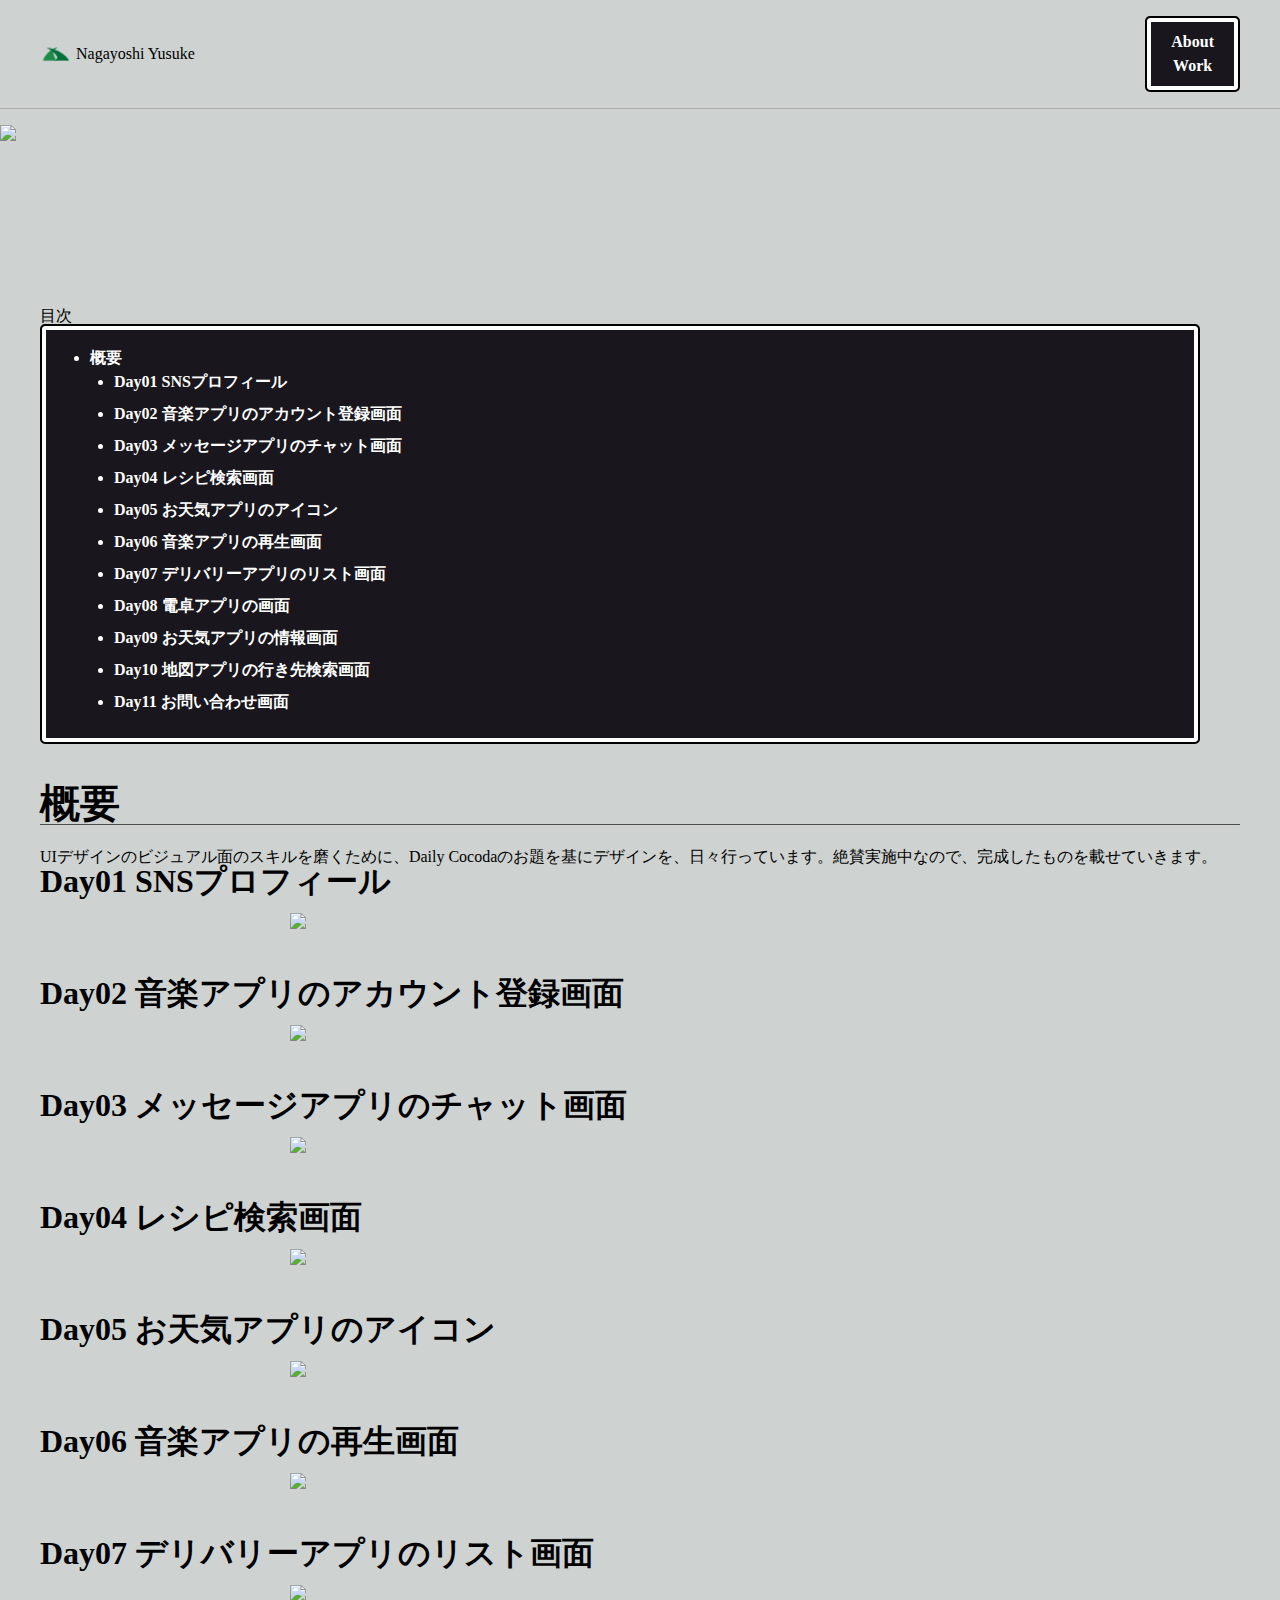
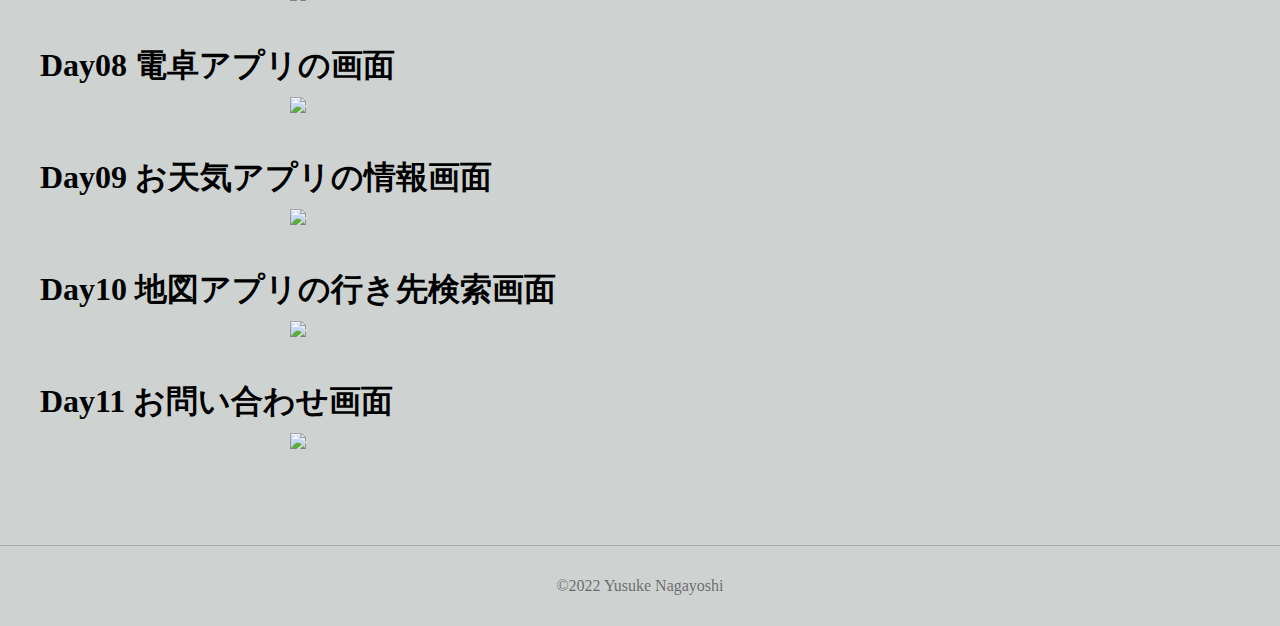
==== dailyui.html @ 149d10bf "Add files via upload" ====
<!DOCTYPE html>
<html lang="ja">
<head>
    <meta charset="UTF-8">
    <meta http-equiv="X-UA-Compatible" content="IE=edge">
    <meta name="viewport" content="width=device-width, initial-scale=1.0">
    <title>Nagayoshi Designer</title>
    <link rel="stylesheet" href="css/reset.css">
    <link rel="stylesheet" href="css/styles_subscrify.css">

</head>


<body>
    <header>

        <div class="logo">
            <img src="img/logo.svg" width="32" height="32" >
            <p class="logo-pc">Nagayoshi Yusuke</p>
            <div class="nav-container-sp">
                <p class="logo-sp">Nagayoshi Yusuke</p>
                <div class="nav-button">
                    <p class="nav-slash-sp">/</p>
                    <a href="#" class="nav-about-sp" id="open">About</a>
                </div>
                <div id="mask" class="hidden"></div>
            </div>
        </div>

        <nav id="textboard-sp" class="hidden">
            <a href="index.html" class="nav-about">About</a>
            <a href="work.html" class="nav-work">Work</a>
        </nav>

        <nav class="textboard">
            <a href="index.html" class="nav-about">About</a>
            <a href="work.html" class="nav-work">Work</a>
        </nav>
    
    </header>

    <main>
        <div class="Thumbnail">
            <img src="img/dailyui/dailyui_Thumbnail.svg"  class="ThumbnailImg">
        </div>
        <div class="container">

            <div class="mokuji">目次</div>
            <div id="toc"　class="mokuji"></div>

            <div class="Discription">
                <h1 class="SectionTitle">概要</h1>
                <p class="OverviewDiscription">UIデザインのビジュアル面のスキルを磨くために、Daily Cocodaのお題を基にデザインを、日々行っています。絶賛実施中なので、完成したものを載せていきます。</p>
                <div class="SubDiscription">
                    <h2 class="SubTitle">Day01 SNSプロフィール</h2>
                    <img src="img/dailyui/dailyUI01.png"  class="ContentsImg">

                    <h2 class="SubTitle">Day02 音楽アプリのアカウント登録画面</h2>
                    <img src="img/dailyui/DailyUI02.png"  class="ContentsImg">

                    <h2 class="SubTitle">Day03 メッセージアプリのチャット画面</h2>
                    <img src="img/dailyui/DailyUI03.png"  class="ContentsImg">

                    <h2 class="SubTitle">Day04 レシピ検索画面</h2>
                    <img src="img/dailyui/DailyUI04.png"  class="ContentsImg">

                    <h2 class="SubTitle">Day05 お天気アプリのアイコン</h2>
                    <img src="img/dailyui/DailyUI05.png"  class="ContentsImg">

                    <h2 class="SubTitle">Day06 音楽アプリの再生画面</h2>
                    <img src="img/dailyui/DailyUI06.png"  class="ContentsImg">

                    <h2 class="SubTitle">Day07 デリバリーアプリのリスト画面</h2>
                    <img src="img/dailyui/DailyUI07.png"  class="ContentsImg">

                    <h2 class="SubTitle">Day08 電卓アプリの画面</h2>
                    <img src="img/dailyui/DailyUI08.png"  class="ContentsImg">

                    <h2 class="SubTitle">Day09 お天気アプリの情報画面</h2>
                    <img src="img/dailyui/DailyUI09.png"  class="ContentsImg">

                    <h2 class="SubTitle">Day10 地図アプリの行き先検索画面</h2>
                    <img src="img/dailyui/DailyUI10.png"  class="ContentsImg">

                    <h2 class="SubTitle">Day11 お問い合わせ画面</h2>
                    <img src="img/dailyui/DailyUI11.png"  class="ContentsImg">
                    
                </div>
            </div>
        </div>
    </main>

    <footer>
        <div class="footer-container">
            <p class="footer-text">©︎2022 Yusuke Nagayoshi</p>
        </div>
    </footer>




    <script src="js/main.js"></script>
    <script src="js/toc.js"></script>
    

</body>
</html>
---- css/styles_subscrify.css ----
body{
    background-color: rgb(206, 210, 209);
    list-style-type: none;

}

li{
    list-style-type: none;

}

p{
    font-family: Futura LT Pro;
    /* font-weight: bold; */

}

a{
    font-family: Futura LT Pro;
    font-weight: bold; 
    text-decoration: none;
    color: rgb(255, 255, 255);
    display: block;
}

iframe{
    width: 100%;
    height: 600px;
    margin-bottom: 80px;
}

.mokuji{
    color: #000;
}

.koumoku{
    color: #000;
}

#toc div{
    color: #FFF;
    border: 2px solid #000;
    border-radius: 5px;
    box-shadow: 0 0 0 4px #FFF inset;
    background-color: #19171D;
    margin-right: 40px;
    display: flex;
    flex-flow: column;
    justify-content: center;
    padding: 16px 24px ;
    font-family: Futura LT Pro;
    font-weight: bold;
    margin-bottom: 40px;
}

#toc ul{
    /* color: #FFF; */
    /* border: 2px solid #000; */
    /* border-radius: 5px; */
    /* box-shadow: 0 0 0 4px #FFF inset; */
    /* background-color: #19171D; */
    /* margin-right: 40px;
    display: flex;
    flex-flow: column; */
    /* justify-content: center; */
    padding: 8px 24px ;
    /* font-family: Futura LT Pro; */
    /* font-weight: bold; */
}


#toc li{
    list-style: disc;
    /* color: #FFF; */
    /* border: 2px solid #000; */
    /* border-radius: 5px; */
    /* box-shadow: 0 0 0 4px #FFF inset; */
    /* background-color: #19171D; */
    /* margin-right: 40px;
    display: flex;
    flex-flow: column; */
    /* justify-content: center; */
    /* padding: 8px 24px ; */
    /* font-family: Futura LT Pro; */
    /* font-weight: bold; */
}


#toc a{
    color: rgb(255, 255, 255);
}

/* .iframe-wrap {
    position: relative;
    width: 100%;
    padding-top: 56.25%;
    overflow:auto; 
    -webkit-overflow-scrolling:touch;
    border:2px solid #ccc; 
  }
  .iframe-wrap iframe {
      position:absolute;
      top:0;
      left:0;
      width:100%;
      height:100%;
      border:none;
      display:block;
      z-index: -1;
  } */



/* img{
    margin-bottom: 16px;
} */

.ContentsImg{
    display: block;
    margin-bottom: 48px;
    margin-top: 16px;
    margin-left: auto;
    margin-right: auto;
    /* background-color: brown; */
    width: 90%;
    max-width: 700px;

}

.ThumbnailImg{
    width: 100%;
    margin-top: 125px;
}

.ref{
    margin-bottom: 32px;
    text-align: center;
}

.work-content img:hover{
    opacity: 0.7;
}



header{
    /* margin-bottom: 554px; */
    display: flex;
    align-items: center;
    justify-content: space-between;
    padding-top: 16px;
    padding-bottom: 16px;
    width: 100%;
    border-bottom: 1px solid #ABABAB;
    background: #CED2D1;
    position: fixed; /* ウィンドウを基準に画面に固定 */
    top: 0; 
    left: 0; /* 左右の固定位置を左から0pxにする */

}

.logo{
    margin-left: 40px;
    display: flex;
    align-items: center;
}

.logo-img{
    margin-bottom: 0px;

}

.logo-pc{
    margin-left: 4px;

}

.logo-sp{
    text-align: center;
    color: #000;
    text-decoration: none;
    /* margin-bottom: 8px; */
    margin-left: 4px;

}


.textboard {
    color: #FFF;
    border: 2px solid #000;
    border-radius: 5px;
    box-shadow: 0 0 0 4px #FFF inset;
    background-color: #19171D;
    margin-right: 40px;
    display: flex;
    flex-flow: column;
    justify-content: center;
    padding: 16px 24px ;
    font-family: Futura LT Pro;
    font-weight: bold;
  }
.nav-about{
    text-align: center;
    color: #fff;
    text-decoration: none;
    margin-bottom: 8px;

}

.nav-work{
    text-align: center;
    color: #fff;
    text-decoration: none;

}


/* ワーク------------------------------------------------------------ */


.container {
    margin-left: 32px;
    margin-right: 32px;
    margin-bottom: 64px;
    padding-top: 32px;
    /* background-color: aqua; */

  }


  .DulationContainer{
    color: #FFF;
    border: 2px solid #000;
    border-radius: 5px;
    box-shadow: 0 0 0 4px #FFF inset;
    background-color: #19171D;
    /* margin-right: 40px; */
    justify-content: center;
    padding: 16px 24px ;
    font-family: Futura LT Pro;
    font-weight: bold;
    margin-bottom: 24px;
  }


  .dulation{
      margin-bottom: 8px;
  }

  .TabeleOfContents{
    color: #FFF;
    border: 2px solid #000;
    border-radius: 5px;
    box-shadow: 0 0 0 4px #FFF inset;
    background-color: #19171D;
    /* margin-right: 40px; */
    display: flex;
    /* justify-content: center; */
    padding: 16px 24px ;
    font-family: Futura LT Pro;
    font-weight: bold;
    margin-bottom: 24px;
  }

  .tool{
      display: flex;
      flex-direction: row;
      gap: 8px;
  }

  .Proto-button{
    color: #FFF;
    border: 2px solid #000;
    border-radius: 5px;
    box-shadow: 0 0 0 4px #FFF inset;
    background-color: #19171D;
    justify-content: center;
    text-align: center;
    margin-left: auto;
    margin-right: auto;
    padding: 24px 40px ;
    font-family: Futura LT Pro;
    font-weight: bold;
    margin-bottom: 24px;
    width: 30%;
  }

.Discription{
    margin-bottom: 96px;
    color: rgb(0, 0, 0);
}

.SectionTitle{
    font-size: 40px;
    /* margin-bottom: 32px; */
    font-family: Futura LT Pro;
    text-align: lefft;
    font-weight: bold;
    border-bottom: 1px solid rgb(75, 75, 75);
    margin-bottom: 24px;
}

.SubDiscription{
    margin-bottom: 64px;
}

h2.SubTitle{
    font-size: 32px;
    margin-bottom: 8px;
}

h3.FunctionDescription{
    font-size: 24px;
    margin-bottom: 8px;
    margin-top: 8px;
}



 
/* フッター------------------------------------------------------------ */
footer{
    text-align: center;
}


.footer-container{
    text-align: center;
    border-top: 1px solid #ABABAB;
    width: 100%;
    padding: 32px 0px;
}

.footer-text{
    color: rgba(0, 0, 0, 0.5);
}


@media (min-width: 600px) {
    /* body {
      background: skyblue;
    } */
  
    .container {
      width: calc(100% - 32px);
      margin-right: auto;
      margin-left: auto;
      max-width: 1200px;
      margin-bottom: 64px;
      padding-top: 164px;

    }

    .blog-container{
        width: calc(100% - 32px);
        margin-right: auto;
        margin-left: auto;
        max-width: 1200px;
        margin-bottom: 64px;
        /* padding-top: 164px; */
    }



    .products ul {
        margin-top: 32px;
        display: flex;
        flex-wrap: wrap;
        gap: 16px;
      }
    
    .products li {
        width: calc((100% - 16px) / 2);
    }

    
}

@media (max-width: 600px) {
    /* body{
        background-color: rgb(157, 157, 236);
    } */

    .section-title{
        font-size: 24px;
    }

    .container{
      margin-right: 16px;
      margin-left: 16px;
      margin-bottom: 64px;
      padding-top: 133px;

    }

    header nav{
        display: none;
    }
}

@media (min-width: 1000px) {
    /* body{
        background: red;
    } */
    .products li {
      width: calc((100% - 32px) / 3);
    }
  }


  /* レスポンシブ　PC------------------------------------------------------------ */
@media (min-width: 700px) {
    .body{
        background: #000;
    }

    .logo-sp{
        display: none;
    }

    #textboard-sp{
        display: none;
    }

    .nav-container-sp{
        display: none;
    }
    
  }



/* レスポンシブ　スマホ------------------------------------------------------------ */
@media screen and (min-width:100px) and (max-width:700px){
    
    header{
        display:flex;
        flex-direction: column;
        justify-content: left;
        align-items: flex-start;
        border-bottom: 1px solid #ABABAB;
    }

    .logo{
        margin-left: 16px;
        padding-top: 44px;
        font-size: 14px;
        /* margin-bottom: 8px; */
        display: flex;
        align-items: center;

    }
    #mask{
        background: rgba(255, 255, 255, 0);
        position: fixed;
        top: 0;
        bottom: 0;
        right: 0;
        left: 0;    
    }

    #mask.hidden {
        display: none;
        }

    .nav-container-sp{
        display: flex;
    }

    .nav-button{
        display: flex;
        margin-left: 4px;
    }

    .nav-about-sp{
        text-decoration: none;
        color: #000;
        margin-left: 4px;
        font-family: Futura LT Pro;
        font-weight: bold;

    }

    .logo-pc{
        display: none;
    }


    .textboard{
        display: none;
    }

    #textboard-sp{
        color: #FFF;
        border: 2px solid #000;
        border-radius: 5px;
        box-shadow: 0 0 0 4px #FFF inset;
        background-color: #19171D;
        margin-left: 16px;
        display: flex;
        flex-flow: column;
        justify-content: center;
        padding: 16px 24px ;
        font-family: Futura LT Pro;
        font-weight: bold;
        position: absolute;
        top: 100px;
        left: 124px;
        z-index: 4;

    }

    #textboard-sp.hidden{
        display: none;
    }

}
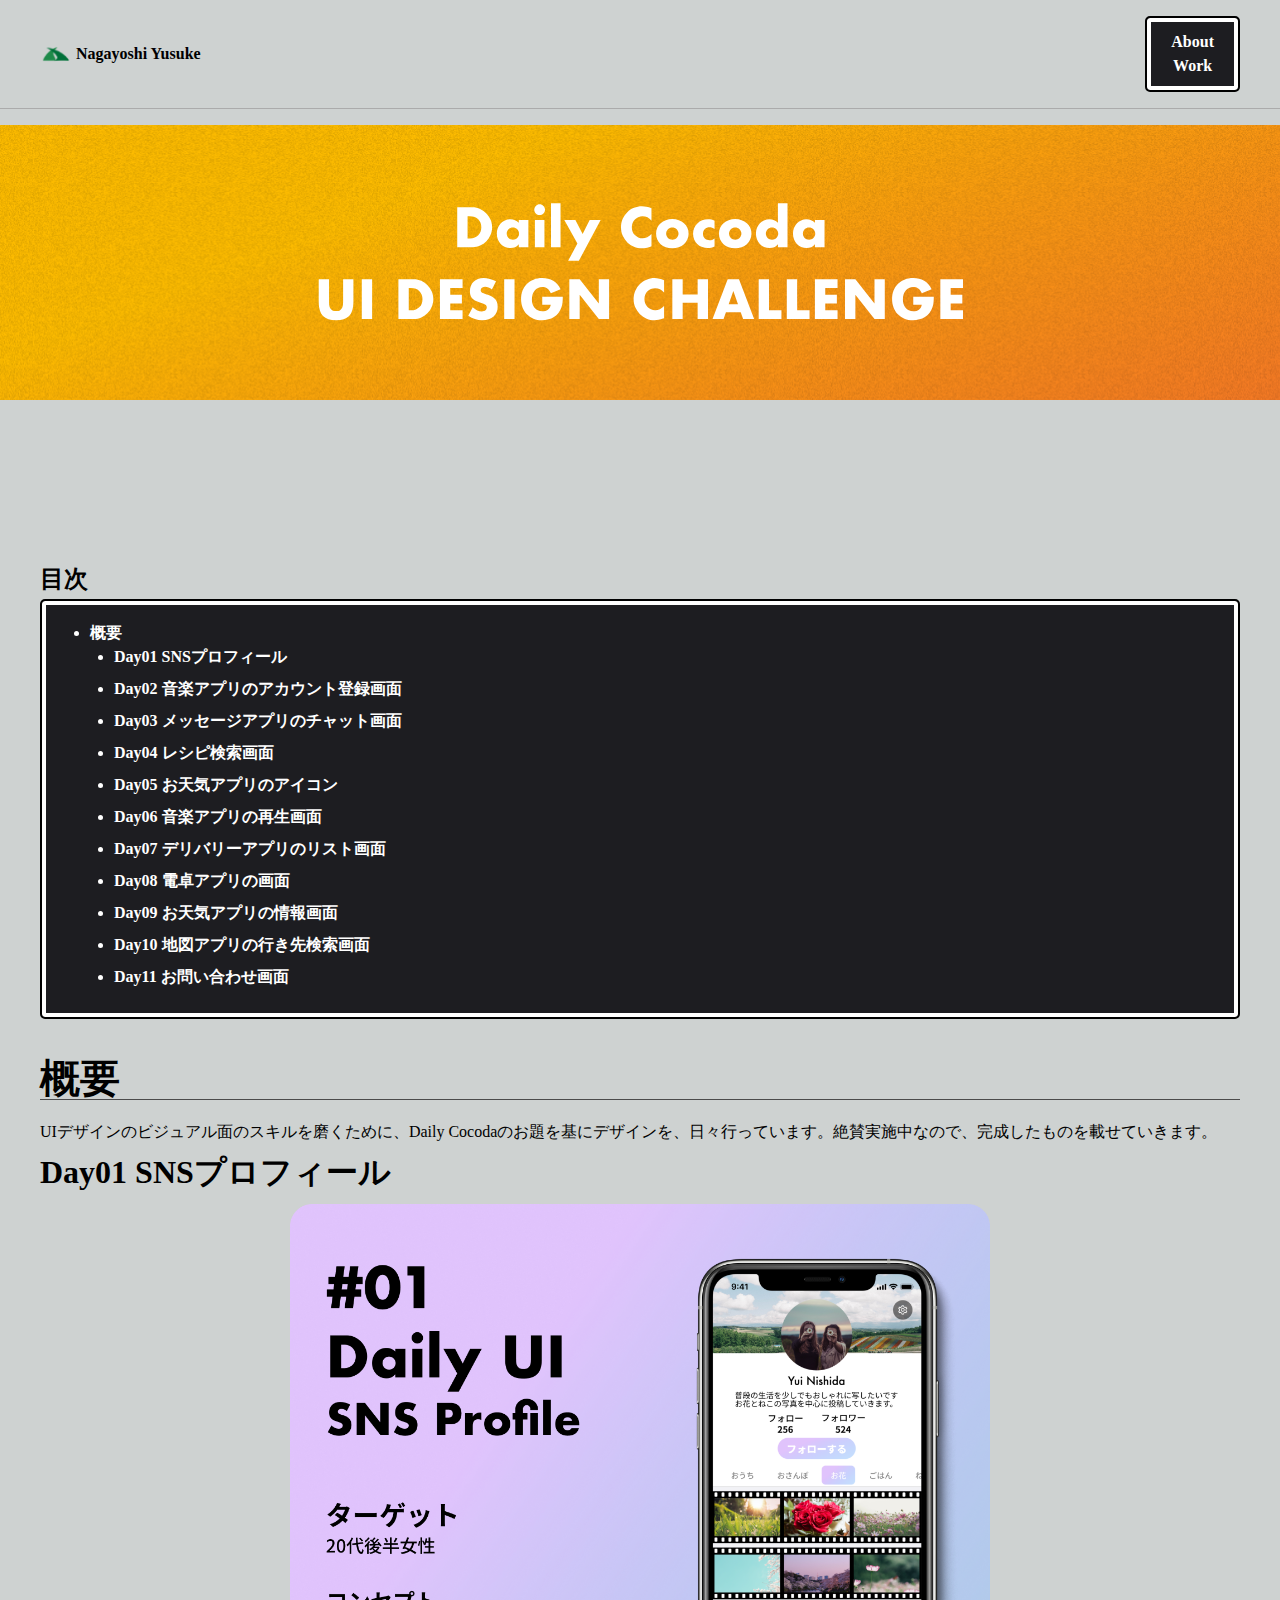
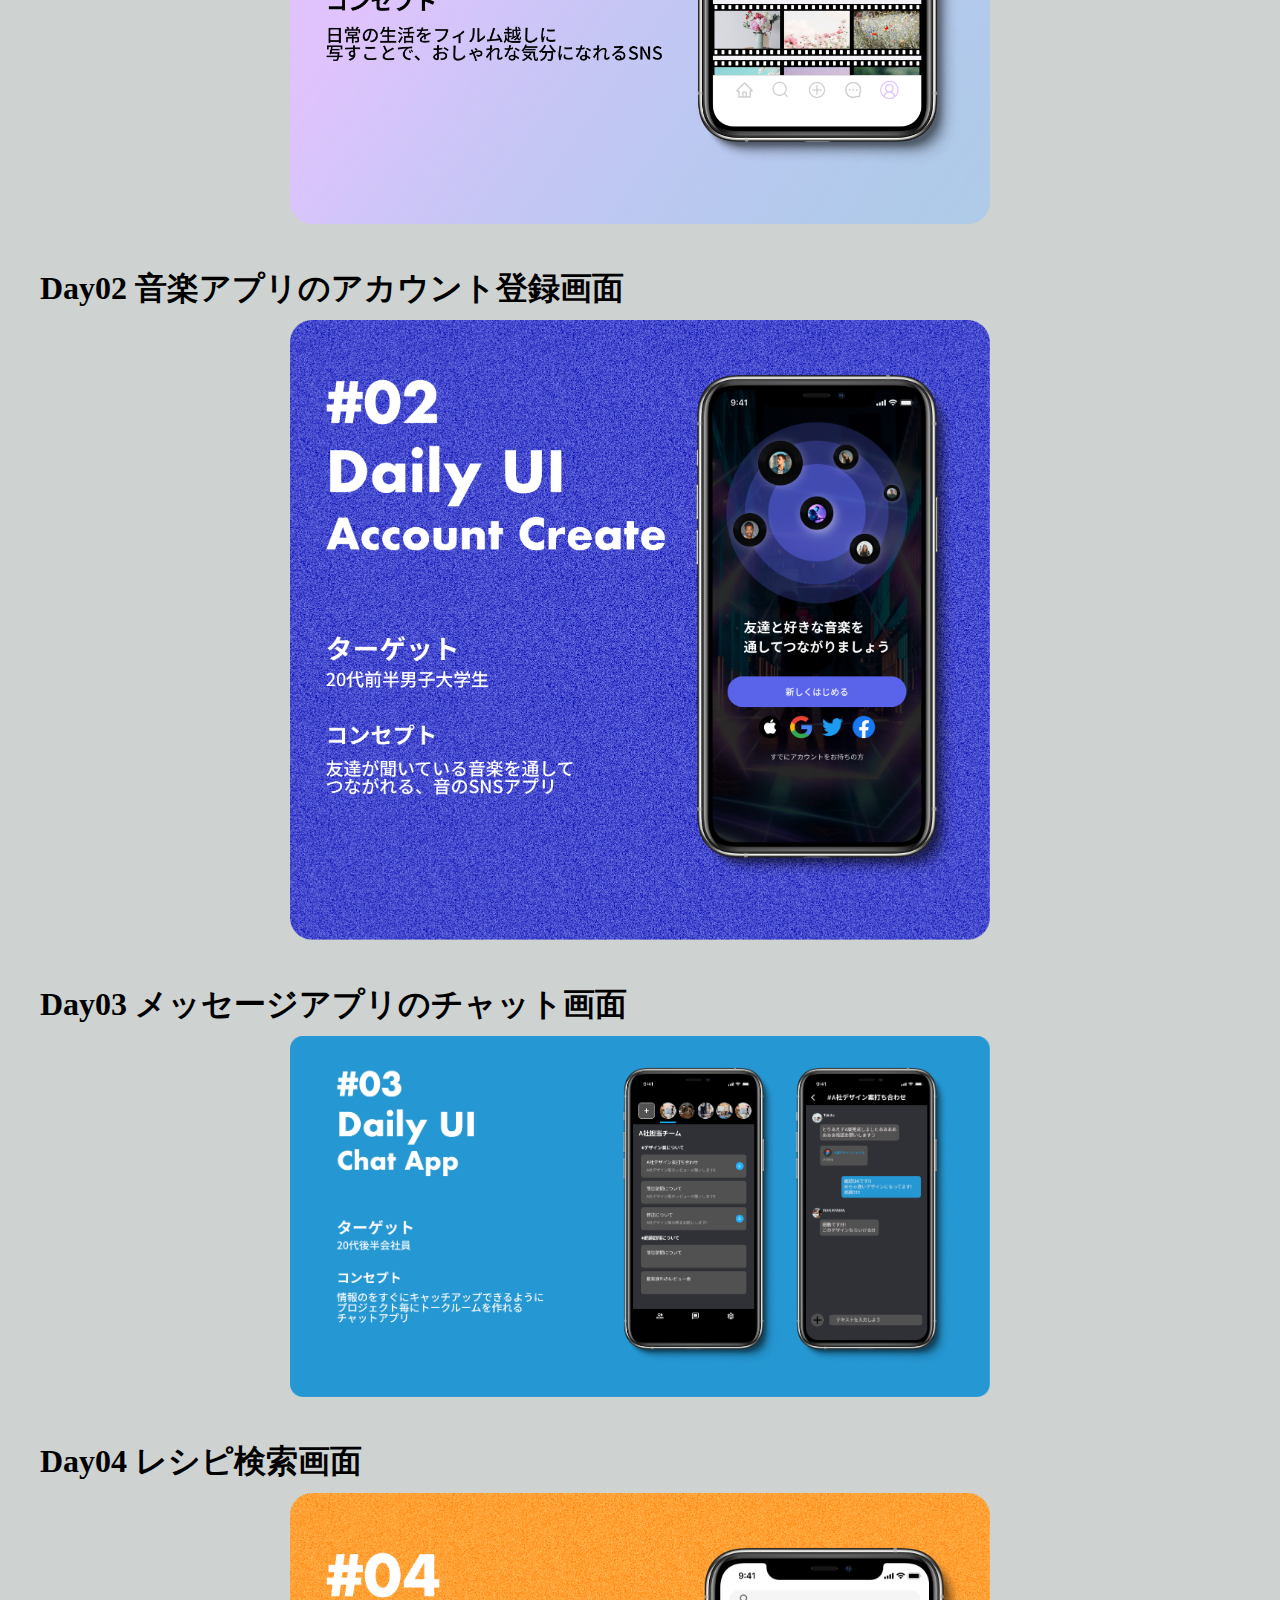
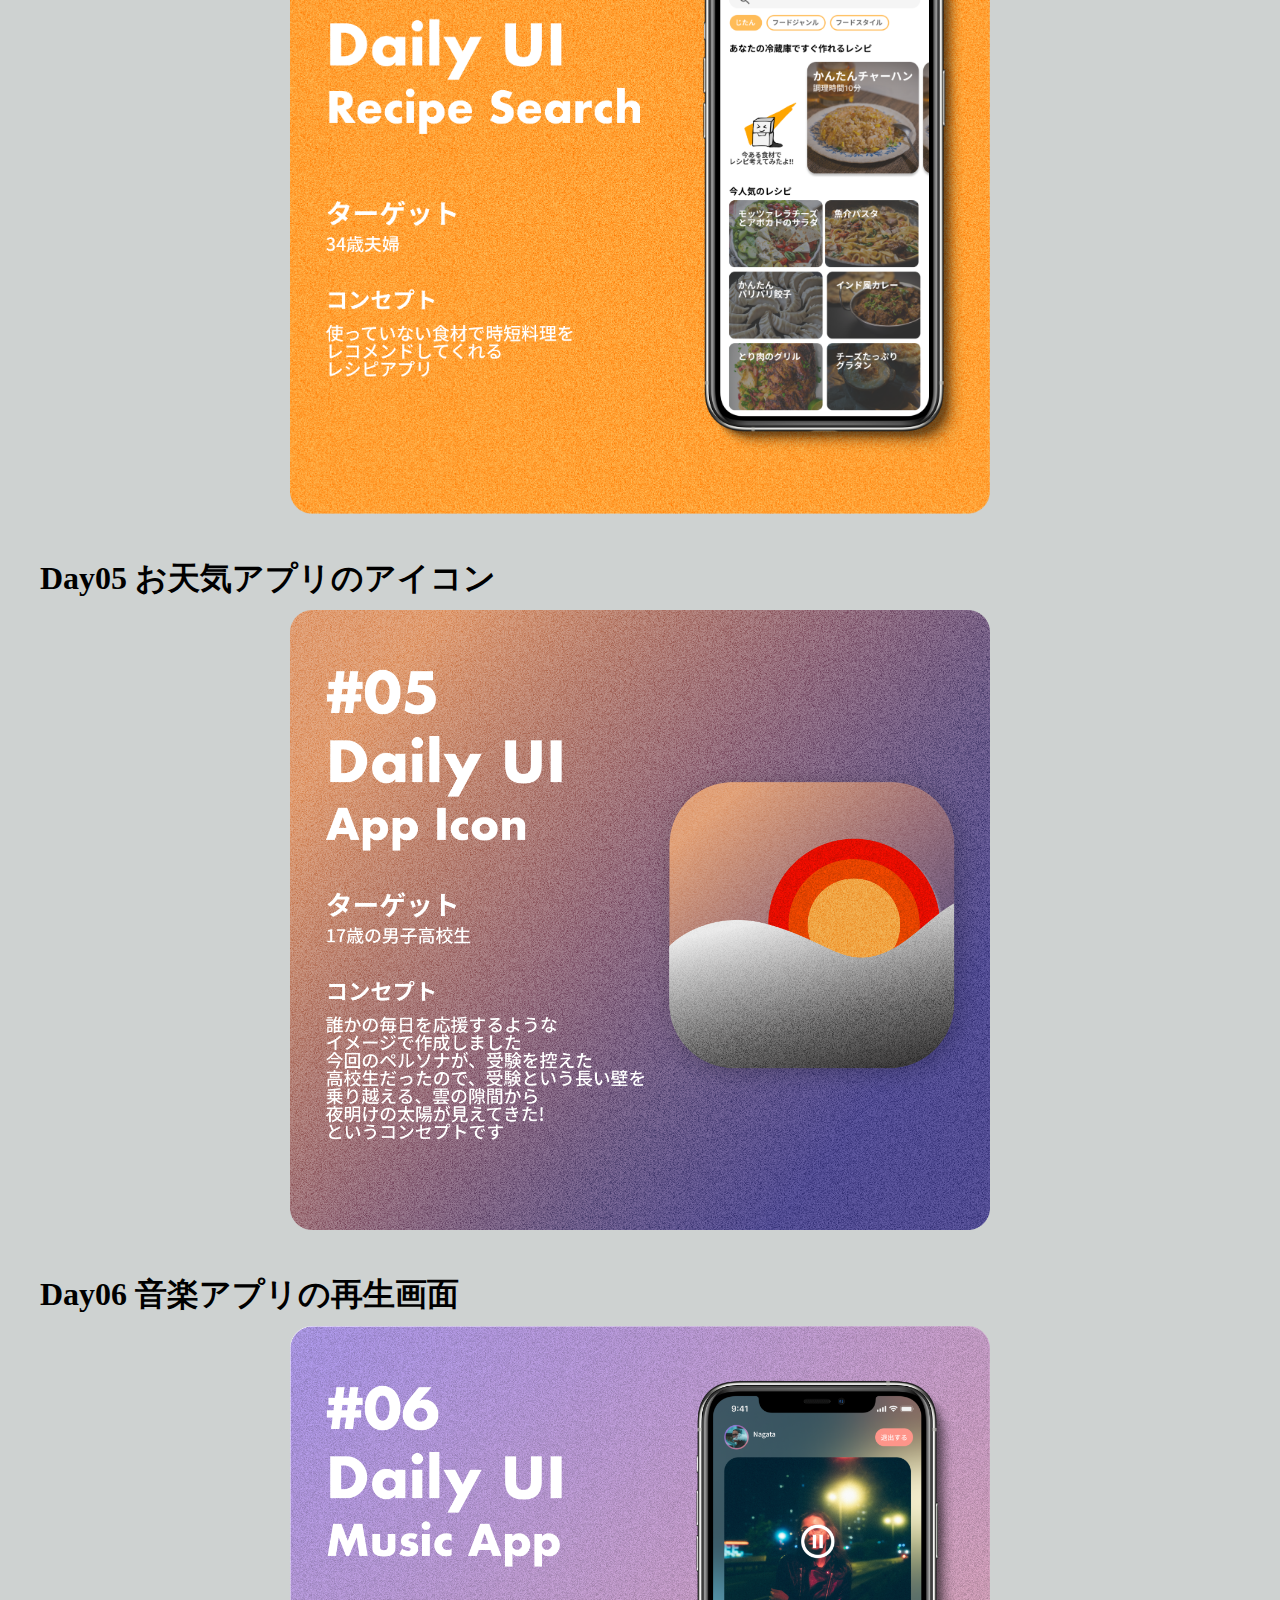
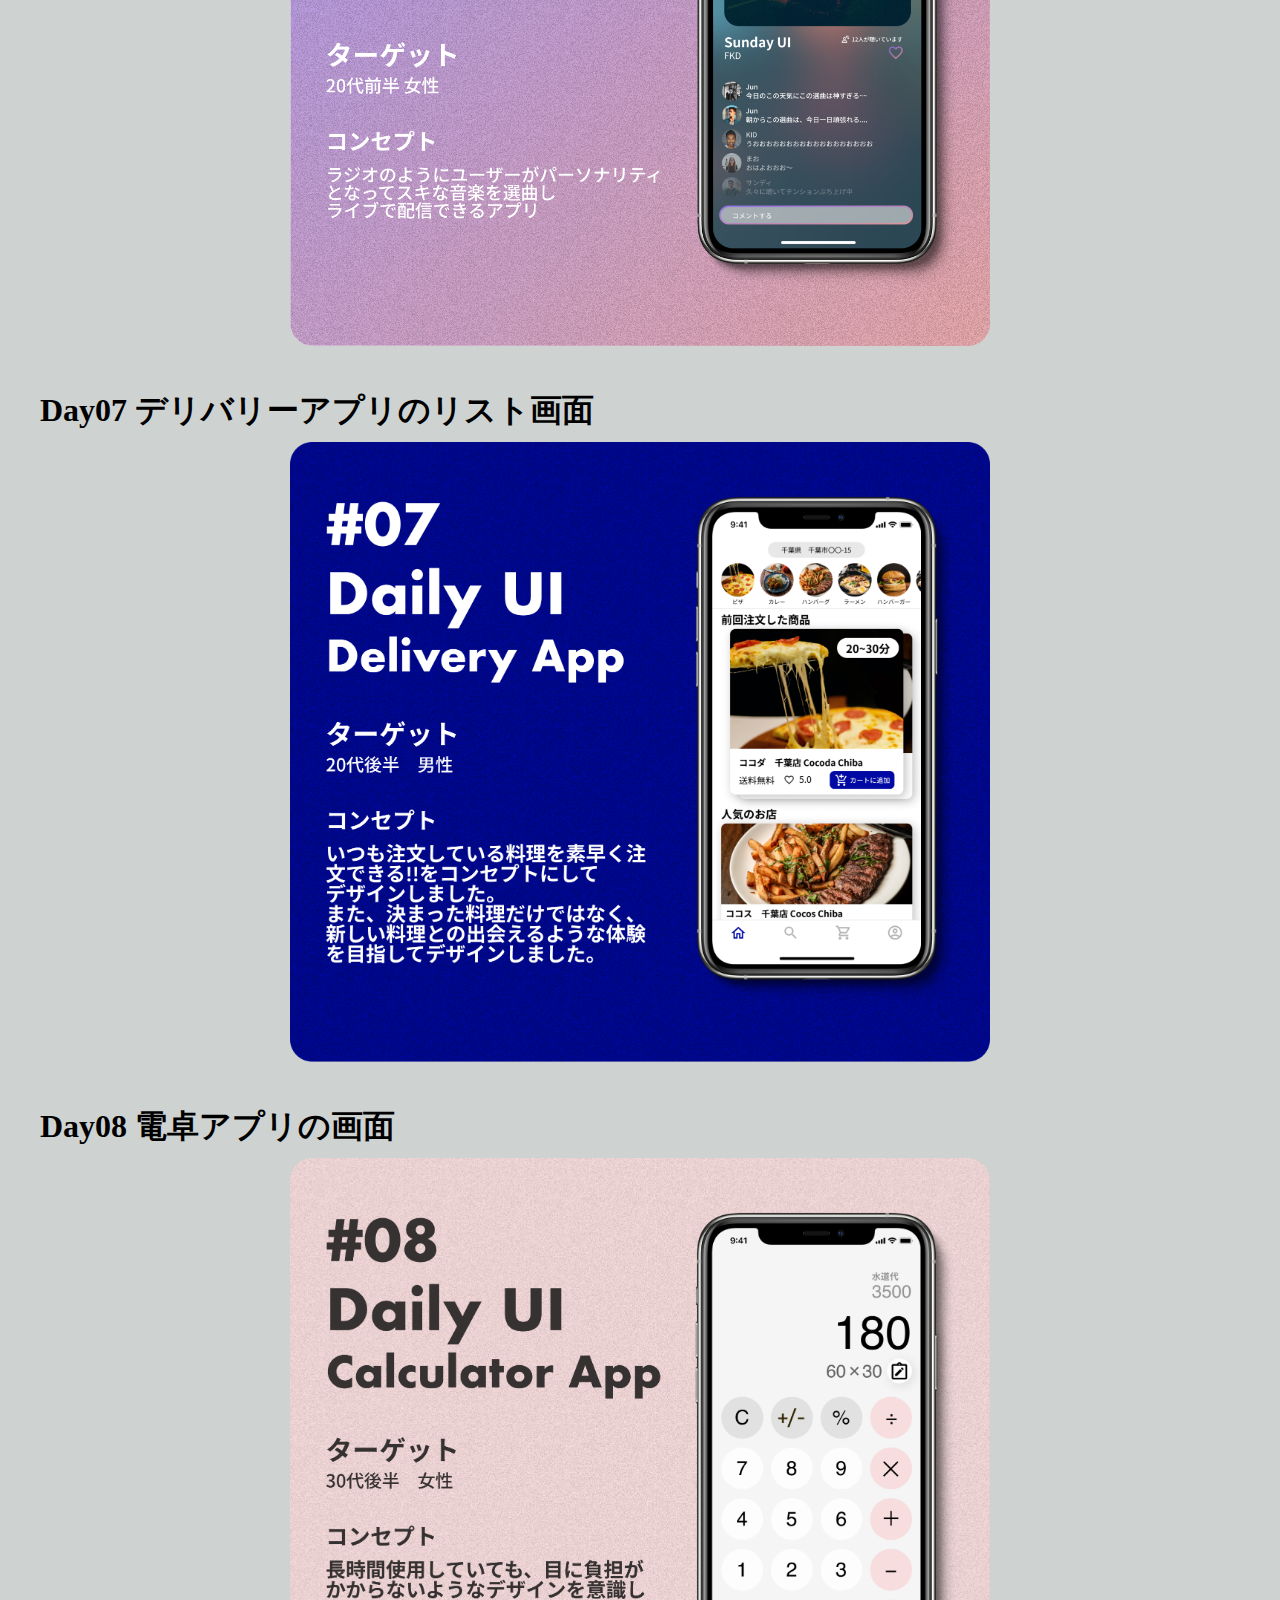
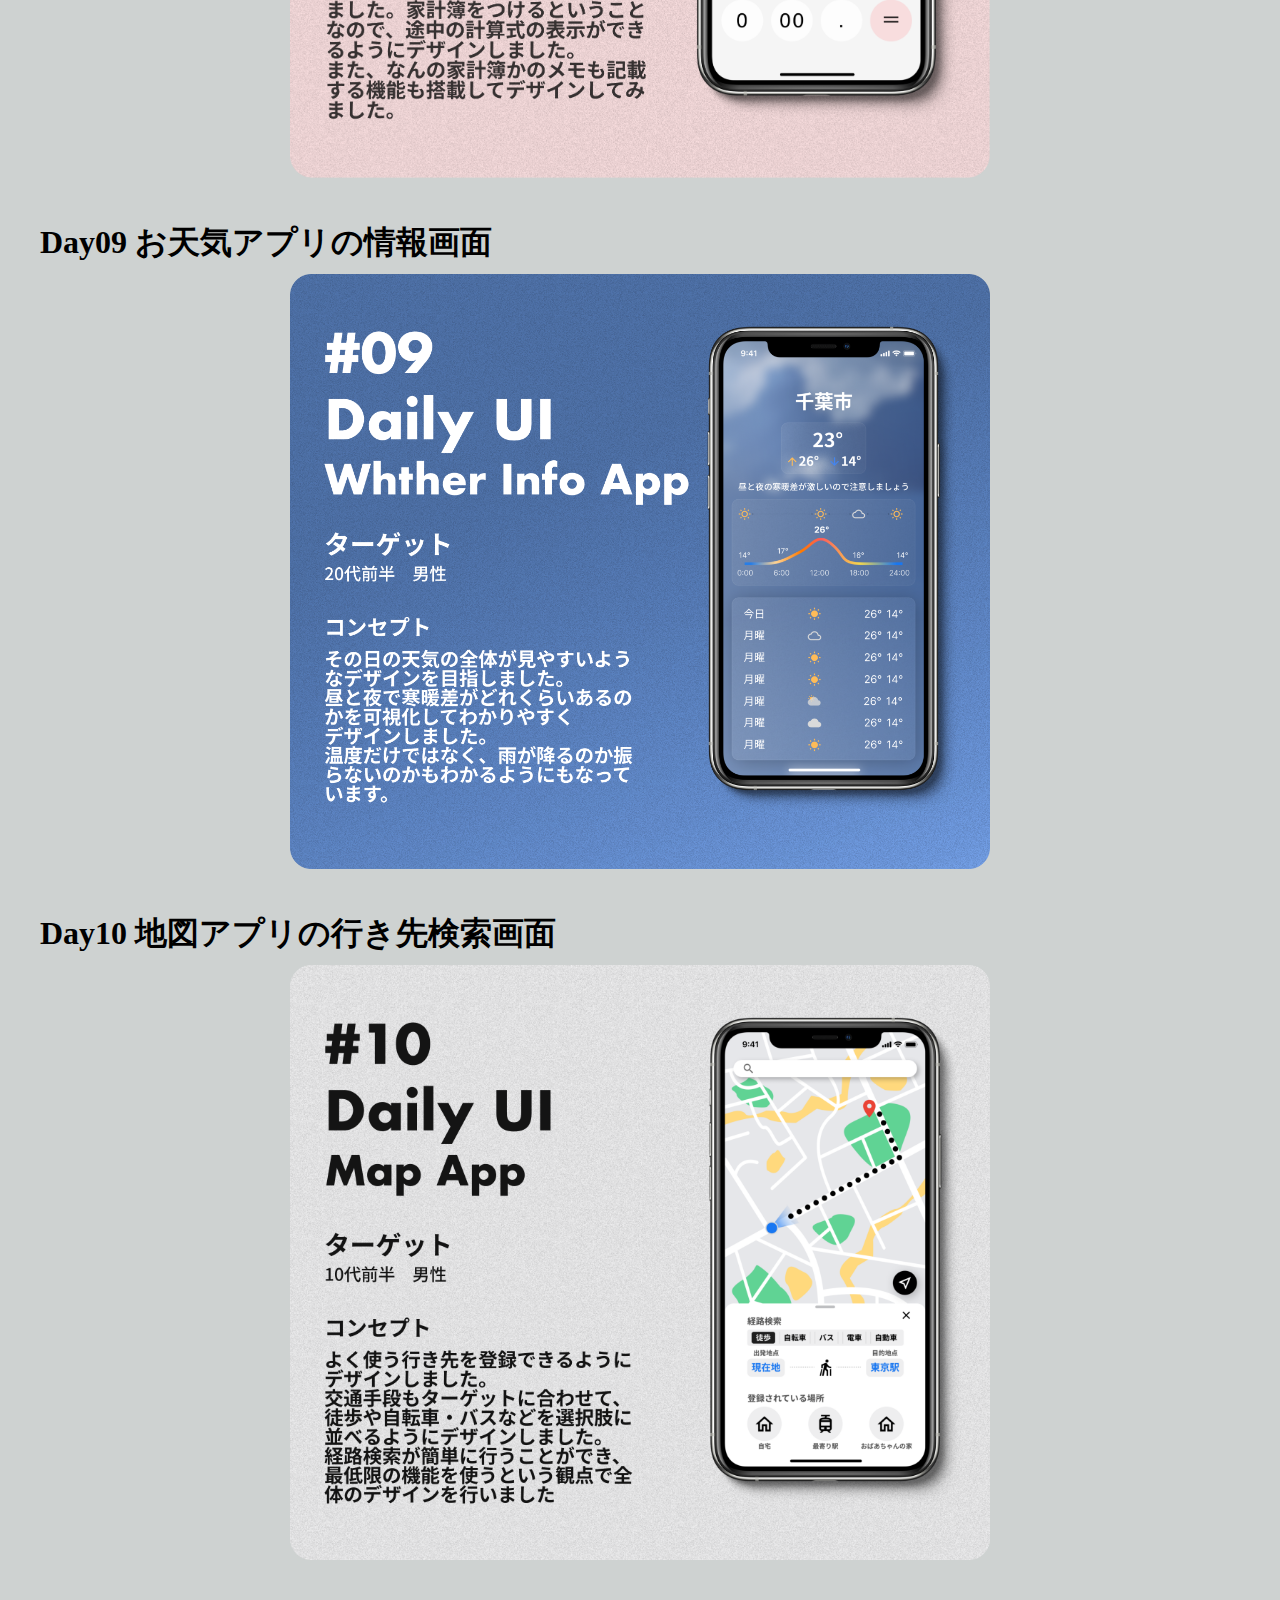
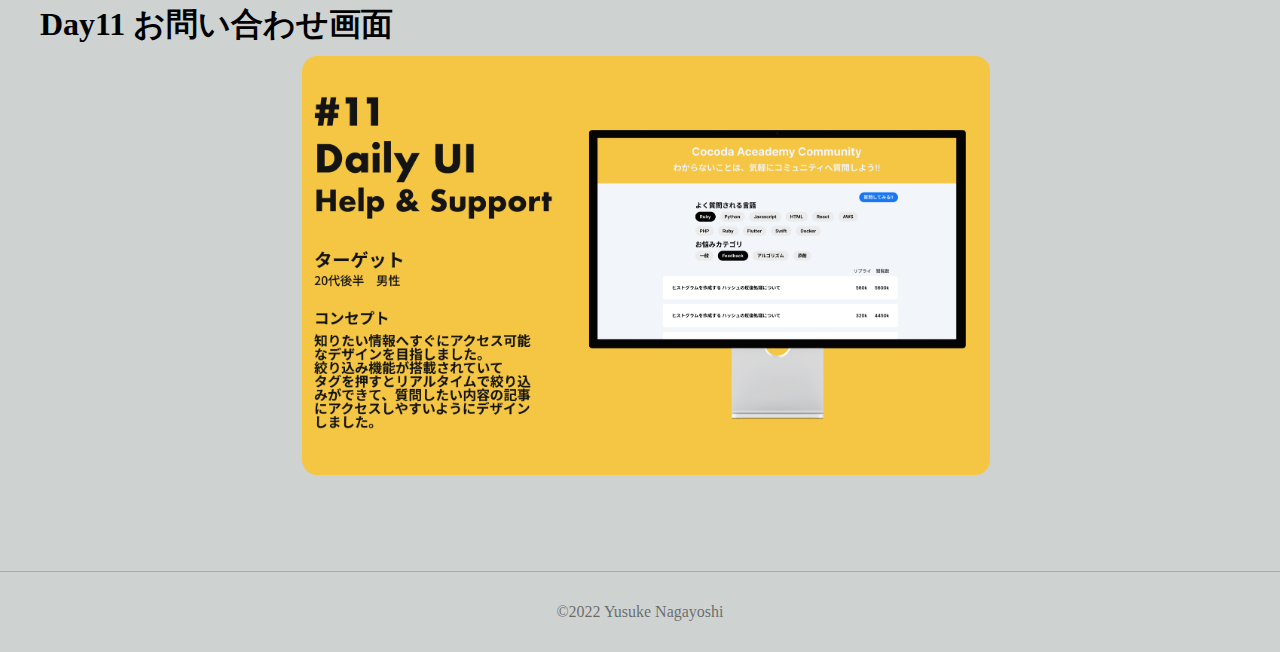
==== commit 5fa8a973: "Add files via upload" ====
--- a/dailyui.html
+++ b/dailyui.html
@@ -1,6 +1,16 @@
 <!DOCTYPE html>
 <html lang="ja">
 <head>
+    <!-- Global site tag (gtag.js) - Google Analytics -->
+    <script async src="https://www.googletagmanager.com/gtag/js?id=UA-236569738-5"></script>
+    <script>
+        window.dataLayer = window.dataLayer || [];
+        function gtag(){dataLayer.push(arguments);}
+        gtag('js', new Date());
+
+        gtag('config', 'UA-236569738-5');
+    </script>
+
     <meta charset="UTF-8">
     <meta http-equiv="X-UA-Compatible" content="IE=edge">
     <meta name="viewport" content="width=device-width, initial-scale=1.0">
--- a/css/styles_subscrify.css
+++ b/css/styles_subscrify.css
@@ -11,7 +11,7 @@
 
 p{
     font-family: Futura LT Pro;
-    /* font-weight: bold; */
+    font-weight: 500;
 
 }
 
@@ -30,7 +30,11 @@
 }
 
 .mokuji{
-    color: #000;
+    color: rgb(0, 0, 0);
+    font-size: 24px;
+    text-align: left;
+    margin-bottom: 8px;
+    font-weight: bold;
 }
 
 .koumoku{
@@ -42,8 +46,8 @@
     border: 2px solid #000;
     border-radius: 5px;
     box-shadow: 0 0 0 4px #FFF inset;
-    background-color: #19171D;
-    margin-right: 40px;
+    background-color: #1D1D21;
+    /* margin-right: 40px; */
     display: flex;
     flex-flow: column;
     justify-content: center;
@@ -64,6 +68,7 @@
     flex-flow: column; */
     /* justify-content: center; */
     padding: 8px 24px ;
+    display: block;
     /* font-family: Futura LT Pro; */
     /* font-weight: bold; */
 }
@@ -133,8 +138,10 @@
 }
 
 .ref{
-    margin-bottom: 32px;
-    text-align: center;
+    margin-bottom: 40px;
+    text-align: center;
+    color: #00000088;
+    cursor: pointer;
 }
 
 .work-content img:hover{
@@ -172,6 +179,8 @@
 
 .logo-pc{
     margin-left: 4px;
+    font-family: Futura LT Pro;
+    font-weight: bold;
 
 }
 
@@ -181,6 +190,8 @@
     text-decoration: none;
     /* margin-bottom: 8px; */
     margin-left: 4px;
+    font-family: Futura LT Pro;
+    font-weight: bold;
 
 }
 
@@ -190,7 +201,7 @@
     border: 2px solid #000;
     border-radius: 5px;
     box-shadow: 0 0 0 4px #FFF inset;
-    background-color: #19171D;
+    background-color: #1D1D21;
     margin-right: 40px;
     display: flex;
     flex-flow: column;
@@ -226,6 +237,15 @@
     /* background-color: aqua; */
 
   }
+
+  .ProtoText{
+      font-size: 24px;
+      margin-bottom: 8px;
+  }
+
+.OverviewDiscription{
+    margin-bottom: 16px;
+}
 
 
   .DulationContainer{
@@ -239,7 +259,7 @@
     padding: 16px 24px ;
     font-family: Futura LT Pro;
     font-weight: bold;
-    margin-bottom: 24px;
+    margin-bottom: 80px;
   }
 
 
@@ -304,7 +324,7 @@
     margin-bottom: 64px;
 }
 
-h2.SubTitle{
+.SubTitle{
     font-size: 32px;
     margin-bottom: 8px;
 }
@@ -312,9 +332,12 @@
 h3.FunctionDescription{
     font-size: 24px;
     margin-bottom: 8px;
-    margin-top: 8px;
-}
-
+    /* margin-top: 8px; */
+}
+
+.thoughts{
+    margin-bottom: 8px;
+}
 
 
  
@@ -483,6 +506,7 @@
 
     .logo-pc{
         display: none;
+        
     }
 
 
